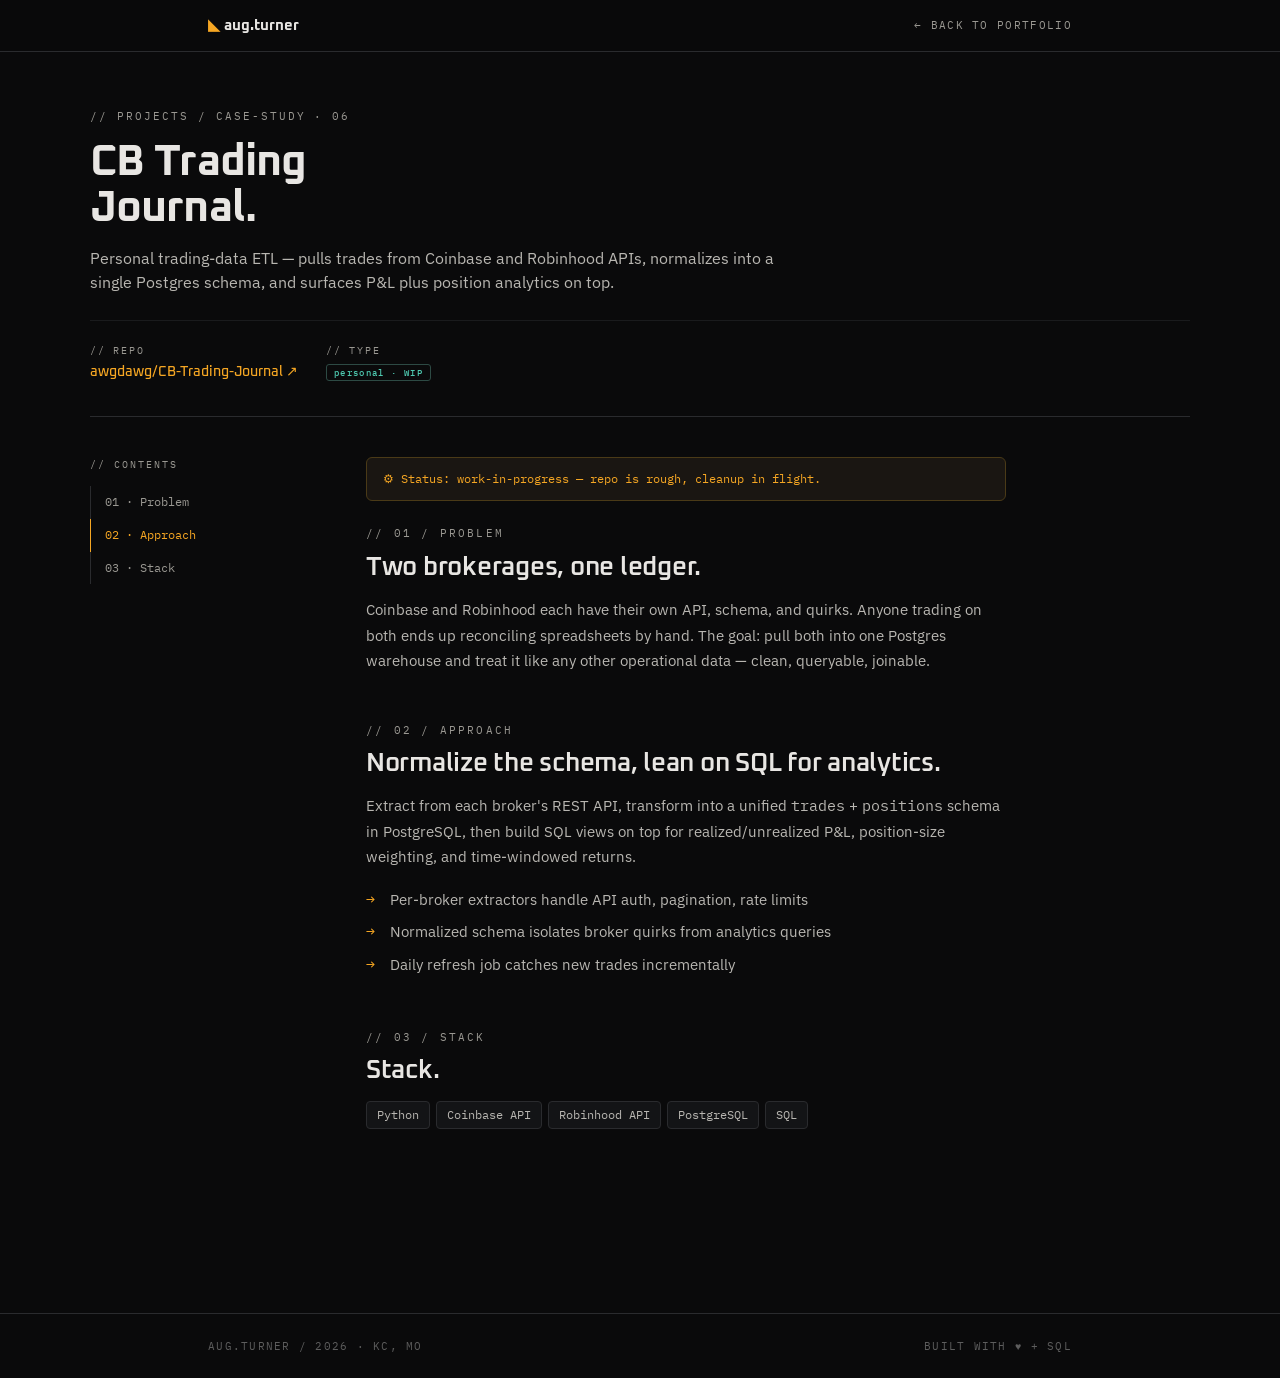
==== projects/cb-trading-journal.html @ 5cee8dd9 "Add 2 personal project case studies" ====
<!doctype html>
<html lang="en">
<head>
  <meta charset="utf-8">
  <meta name="viewport" content="width=device-width,initial-scale=1">
  <title>CB Trading Journal — August Turner</title>
  <meta name="description" content="Personal project (WIP): Python ETL pulling trades from Coinbase + Robinhood APIs into a unified PostgreSQL ledger.">
  <link rel="stylesheet" href="../assets/styles.css">
</head>
<body>
  <nav class="nav">
    <div class="container nav-inner">
      <a href="../" class="nav-brand">aug.turner</a>
      <a href="../#projects" class="nav-links" style="font-family:var(--font-mono);font-size:11px;color:var(--text-dim);letter-spacing:0.12em;text-transform:uppercase;">← back to portfolio</a>
    </div>
  </nav>

  <header class="cs-container cs-header">
    <div class="cs-crumb">// projects / case-study · 06</div>
    <h1 class="cs-title">CB Trading<br>Journal.</h1>
    <p class="cs-subtitle">Personal trading-data ETL — pulls trades from Coinbase and Robinhood APIs, normalizes into a single Postgres schema, and surfaces P&amp;L plus position analytics on top.</p>
    <div class="cs-meta">
      <div class="cs-meta-item"><div class="lbl">// repo</div><div class="val"><a href="https://github.com/awgdawg/CB-Trading-Journal" target="_blank" rel="noopener" style="color:var(--accent)">awgdawg/CB-Trading-Journal ↗</a></div></div>
      <div class="cs-meta-item"><div class="lbl">// type</div><div class="val"><span class="badge live">personal · WIP</span></div></div>
    </div>
  </header>

  <div class="cs-container cs-body">
    <aside class="cs-toc">
      <div class="toc-label">// contents</div>
      <ul>
        <li class="active"><a href="#problem">01 · Problem</a></li>
        <li><a href="#approach">02 · Approach</a></li>
        <li><a href="#stack">03 · Stack</a></li>
      </ul>
    </aside>

    <main>
      <div class="dev-banner">Status: work-in-progress — repo is rough, cleanup in flight.</div>

      <section id="problem" class="cs-section">
        <div class="cs-section-num">// 01 / problem</div>
        <h2>Two brokerages, one ledger.</h2>
        <p>Coinbase and Robinhood each have their own API, schema, and quirks. Anyone trading on both ends up reconciling spreadsheets by hand. The goal: pull both into one Postgres warehouse and treat it like any other operational data — clean, queryable, joinable.</p>
      </section>

      <section id="approach" class="cs-section">
        <div class="cs-section-num">// 02 / approach</div>
        <h2>Normalize the schema, lean on SQL for analytics.</h2>
        <p>Extract from each broker's REST API, transform into a unified <code class="mono">trades</code> + <code class="mono">positions</code> schema in PostgreSQL, then build SQL views on top for realized/unrealized P&amp;L, position-size weighting, and time-windowed returns.</p>
        <ul>
          <li>Per-broker extractors handle API auth, pagination, rate limits</li>
          <li>Normalized schema isolates broker quirks from analytics queries</li>
          <li>Daily refresh job catches new trades incrementally</li>
        </ul>
      </section>

      <section id="stack" class="cs-section">
        <div class="cs-section-num">// 03 / stack</div>
        <h2>Stack.</h2>
        <div class="pill-row">
          <span class="pill">Python</span>
          <span class="pill">Coinbase API</span>
          <span class="pill">Robinhood API</span>
          <span class="pill">PostgreSQL</span>
          <span class="pill">SQL</span>
        </div>
      </section>
    </main>
  </div>

  <footer class="footer">
    <div class="container footer-inner">
      <span>aug.turner / 2026 · KC, MO</span>
      <span>built with ♥ + SQL</span>
    </div>
  </footer>

  <script>
    // Active TOC highlight on scroll
    const tocLinks = document.querySelectorAll('.cs-toc li');
    const sections = document.querySelectorAll('.cs-section[id]');
    const obs = new IntersectionObserver((entries) => {
      entries.forEach((e) => {
        if (!e.isIntersecting) return;
        const id = e.target.id;
        tocLinks.forEach((li) => li.classList.toggle('active', li.querySelector('a').getAttribute('href') === '#' + id));
      });
    }, { rootMargin: '-30% 0px -65% 0px' });
    sections.forEach((s) => obs.observe(s));
  </script>
</body>
</html>
---- assets/styles.css ----
@import url('https://fonts.googleapis.com/css2?family=Oxanium:wght@400;500;600;700&family=IBM+Plex+Mono:wght@400;500&family=IBM+Plex+Sans:wght@400;500;600&display=swap');

:root {
  --bg: #0a0a0b;
  --surface: #161719;
  --surface-deep: #0d0e10;
  --border: #2a2b2e;
  --border-strong: #4a3a17;
  --text: #e8e6e3;
  --text-muted: #b8b6b1;
  --text-dim: #9a9892;
  --text-faint: #5d5d5d;
  --accent: #f5a623;
  --accent-bg: #1a1612;
  --live: #4ec9b0;
  --live-border: #2d4a44;
  --sql-keyword: #c586c0;
  --sql-fn: #4ec9b0;
  --sql-string: #f5a623;

  --font-display: 'Oxanium', sans-serif;
  --font-body: 'IBM Plex Sans', sans-serif;
  --font-mono: 'IBM Plex Mono', monospace;

  --container-max: 920px;
  --container-pad: 28px;
}

*, *::before, *::after { box-sizing: border-box; }

html { scroll-behavior: smooth; }

body {
  margin: 0;
  background: var(--bg);
  color: var(--text);
  font-family: var(--font-body);
  font-size: 15px;
  line-height: 1.55;
  -webkit-font-smoothing: antialiased;
}

h1, h2, h3, h4 {
  font-family: var(--font-display);
  font-weight: 600;
  letter-spacing: -0.01em;
  margin: 0;
}

p { margin: 0; }
a { color: inherit; text-decoration: none; }

.container {
  max-width: var(--container-max);
  margin: 0 auto;
  padding: 0 var(--container-pad);
}

.mono { font-family: var(--font-mono); }
.display { font-family: var(--font-display); }

.section-label {
  font-family: var(--font-mono);
  font-size: 11px;
  letter-spacing: 0.2em;
  text-transform: uppercase;
  color: var(--text-dim);
  margin-bottom: 14px;
}

::selection { background: var(--accent); color: #0a0a0b; }

/* ===== Nav ===== */
.nav {
  position: sticky;
  top: 0;
  z-index: 50;
  background: rgba(10, 10, 11, 0.92);
  backdrop-filter: blur(8px);
  border-bottom: 1px solid var(--border);
}
.nav-inner {
  display: flex;
  align-items: center;
  justify-content: space-between;
  padding-top: 14px;
  padding-bottom: 14px;
}
.nav-brand {
  font-family: var(--font-display);
  font-weight: 700;
  font-size: 15px;
}
.nav-brand::before { content: '◣ '; color: var(--accent); }
.nav-links {
  display: flex;
  gap: 22px;
  list-style: none;
  padding: 0;
  margin: 0;
  font-family: var(--font-mono);
  font-size: 11px;
  letter-spacing: 0.12em;
  text-transform: uppercase;
}
.nav-links a {
  color: var(--text-dim);
  padding-bottom: 2px;
  border-bottom: 1px solid transparent;
  transition: color 0.15s, border-color 0.15s;
}
.nav-links a:hover { color: var(--text); }
.nav-links a.active { color: var(--text); border-bottom-color: var(--accent); }

/* ===== Section spacing ===== */
.section { padding-top: 56px; padding-bottom: 24px; }
.section-title { font-size: 28px; line-height: 1.05; letter-spacing: -0.015em; margin-bottom: 16px; }

/* ===== Footer ===== */
.footer {
  border-top: 1px solid var(--border);
  margin-top: 56px;
}
.footer-inner {
  display: flex;
  justify-content: space-between;
  padding-top: 24px;
  padding-bottom: 24px;
  font-family: var(--font-mono);
  font-size: 10.5px;
  color: var(--text-faint);
  letter-spacing: 0.12em;
  text-transform: uppercase;
}

/* ===== Hero ===== */
.hero { padding-top: 64px; }
.hero-name {
  font-family: var(--font-display);
  font-weight: 700;
  font-size: 64px;
  line-height: 0.95;
  letter-spacing: -0.025em;
  margin: 12px 0 14px;
}
.hero-tagline {
  font-size: 17px;
  line-height: 1.45;
  color: var(--text-muted);
  max-width: 580px;
}
.status-pill {
  display: inline-flex;
  align-items: center;
  gap: 8px;
  font-family: var(--font-mono);
  font-size: 11px;
  letter-spacing: 0.15em;
  color: var(--live);
  text-transform: uppercase;
  padding: 4px 10px;
  border: 1px solid var(--live-border);
  border-radius: 4px;
  margin-top: 18px;
}
.status-pill::before { content: '●'; animation: pulse 2s ease-in-out infinite; }
@keyframes pulse { 0%, 100% { opacity: 1; } 50% { opacity: 0.4; } }
@media (prefers-reduced-motion: reduce) {
  .status-pill::before { animation: none; }
}

/* ===== KPI grid ===== */
.kpi-grid {
  display: grid;
  grid-template-columns: repeat(4, 1fr);
  gap: 12px;
  margin-top: 34px;
}
.kpi {
  background: var(--surface);
  border: 1px solid var(--border);
  border-radius: 6px;
  padding: 16px;
  transition: border-color 0.15s;
}
.kpi:hover { border-color: var(--border-strong); }
.kpi-top {
  font-family: var(--font-mono);
  font-size: 9.5px;
  letter-spacing: 0.18em;
  text-transform: uppercase;
  color: var(--text-dim);
  margin-bottom: 12px;
  display: flex;
  justify-content: space-between;
}
.kpi-val {
  font-family: var(--font-display);
  font-weight: 700;
  font-size: 32px;
  color: var(--accent);
  line-height: 1;
  letter-spacing: -0.02em;
}
.kpi-unit {
  font-family: var(--font-mono);
  font-size: 11px;
  color: var(--text-dim);
  margin-left: 6px;
}

.prose {
  font-size: 15px;
  line-height: 1.7;
  color: var(--text-muted);
  max-width: 680px;
}
.prose strong { color: var(--text); font-weight: 500; }

/* ===== Skills Grid ===== */
.skills-grid {
  display: grid;
  grid-template-columns: 180px 1fr;
  gap: 18px 24px;
  align-items: start;
  margin-top: 8px;
}
.skill-group-label {
  font-family: var(--font-mono);
  font-size: 11px;
  letter-spacing: 0.15em;
  color: var(--text-dim);
  text-transform: uppercase;
  padding-top: 5px;
}
.pill-row {
  display: flex;
  flex-wrap: wrap;
  gap: 6px;
}
.pill {
  display: inline-block;
  padding: 4px 10px;
  border: 1px solid var(--border);
  border-radius: 4px;
  font-family: var(--font-mono);
  font-size: 11.5px;
  color: var(--text-muted);
  background: #131416;
}
.pill.strong {
  color: var(--accent);
  border-color: var(--border-strong);
  background: var(--accent-bg);
}

/* ===== Projects Grid ===== */
.proj-grid {
  display: grid;
  grid-template-columns: 1fr 1fr;
  gap: 12px;
  margin-top: 24px;
}
.proj {
  background: var(--surface);
  border: 1px solid var(--border);
  border-radius: 6px;
  padding: 18px;
  min-height: 130px;
  display: block;
  transition: border-color 0.15s, transform 0.15s;
}
.proj:hover { border-color: var(--border-strong); transform: translateY(-1px); }
.proj-top {
  display: flex;
  justify-content: space-between;
  align-items: center;
  font-family: var(--font-mono);
  font-size: 10px;
  letter-spacing: 0.15em;
  text-transform: uppercase;
  color: var(--text-dim);
  margin-bottom: 12px;
}
.proj-title {
  font-family: var(--font-display);
  font-weight: 600;
  font-size: 17px;
  line-height: 1.2;
  margin-bottom: 6px;
}
.proj-desc {
  font-size: 12.5px;
  color: var(--text-dim);
  line-height: 1.5;
}
.badge {
  font-family: var(--font-mono);
  font-size: 9px;
  letter-spacing: 0.15em;
  padding: 2px 7px;
  border-radius: 3px;
  border: 1px solid var(--border);
  color: var(--text-dim);
}
.badge.live { color: var(--live); border-color: var(--live-border); }
.badge.planned { color: #d4a05e; border-color: var(--border-strong); }
.badge.work { color: var(--text-dim); border-color: var(--border); }

/* ===== BigQuery Embed ===== */
.bq-embed {
  background: var(--surface);
  border: 1px solid var(--border);
  border-radius: 6px;
  height: 320px;
  overflow: hidden;
}
/* When live, replace .bq-placeholder with:
   <iframe src="LOOKER_STUDIO_PUBLIC_URL" style="width:100%;height:100%;border:0;" loading="lazy"></iframe>
*/
.bq-placeholder {
  height: 100%;
  display: flex;
  flex-direction: column;
  align-items: center;
  justify-content: center;
  gap: 8px;
  color: var(--text-faint);
  font-family: var(--font-mono);
  font-size: 11px;
}
.bq-placeholder-title {
  font-family: var(--font-display);
  font-size: 16px;
  color: var(--text-dim);
}

/* ===== Contact Grid ===== */
.contact-grid {
  display: grid;
  grid-template-columns: repeat(4, 1fr);
  gap: 10px;
  margin-top: 24px;
}
.contact-card {
  background: var(--surface);
  border: 1px solid var(--border);
  border-radius: 6px;
  padding: 16px;
  display: block;
  transition: border-color 0.15s;
}
.contact-card:hover { border-color: var(--border-strong); }
.contact-card.cta { background: var(--accent-bg); border-color: var(--border-strong); }
.contact-card.cta .contact-val { color: var(--accent); }
.contact-label {
  font-family: var(--font-mono);
  font-size: 10px;
  letter-spacing: 0.15em;
  color: var(--text-dim);
  text-transform: uppercase;
  margin-bottom: 6px;
}
.contact-val {
  font-family: var(--font-display);
  font-weight: 500;
  font-size: 14px;
  color: var(--text);
}

/* ===== Scroll reveal ===== */
.reveal { opacity: 0; transform: translateY(8px); transition: opacity 0.5s ease, transform 0.5s ease; }
.reveal-in { opacity: 1; transform: translateY(0); }
@media (prefers-reduced-motion: reduce) {
  .reveal, .reveal-in { opacity: 1; transform: none; transition: none; }
  .status-pill::before { animation: none; }
}

/* ===== Responsive ===== */
@media (max-width: 767px) {
  :root { --container-pad: 18px; }

  .nav-links { gap: 14px; font-size: 10px; }
  .nav-links a { white-space: nowrap; }

  .hero-name { font-size: 44px; }
  .hero-tagline { font-size: 15px; }

  .kpi-grid { grid-template-columns: 1fr 1fr; }
  .kpi-val { font-size: 26px; }

  .skills-grid { grid-template-columns: 1fr; gap: 6px 0; }
  .skill-group-label { padding-top: 14px; }
  .skill-group-label:first-child { padding-top: 0; }

  .proj-grid { grid-template-columns: 1fr; }

  .contact-grid { grid-template-columns: 1fr 1fr; }

  .footer-inner { flex-direction: column; gap: 6px; text-align: center; }
  .section-title { font-size: 22px; }
  .bq-embed { height: 240px; }
}

@media (max-width: 480px) {
  .nav-links { display: none; }
}

/* ===== Case study page ===== */
.cs-container { max-width: 1100px; margin: 0 auto; padding: 0 var(--container-pad); }

.cs-header { padding: 56px 0 32px; border-bottom: 1px solid var(--border); }
.cs-crumb {
  font-family: var(--font-mono);
  font-size: 11px;
  letter-spacing: 0.18em;
  color: var(--text-dim);
  text-transform: uppercase;
  margin-bottom: 14px;
}
.cs-title {
  font-family: var(--font-display);
  font-weight: 700;
  font-size: 44px;
  line-height: 1.05;
  letter-spacing: -0.02em;
  margin: 0 0 14px;
}
.cs-subtitle { font-size: 16px; color: var(--text-muted); max-width: 720px; line-height: 1.5; }

.cs-meta { display: flex; gap: 28px; margin-top: 26px; padding-top: 22px; border-top: 1px solid #1a1b1d; flex-wrap: wrap; }
.cs-meta-item .lbl {
  font-family: var(--font-mono);
  font-size: 10px;
  letter-spacing: 0.18em;
  color: var(--text-dim);
  text-transform: uppercase;
  margin-bottom: 4px;
}
.cs-meta-item .val { font-family: var(--font-display); font-weight: 500; font-size: 14px; }

.cs-body { display: grid; grid-template-columns: 220px 1fr; gap: 56px; padding: 40px 0 80px; }
.cs-toc { position: sticky; top: 80px; align-self: start; }
.cs-toc .toc-label {
  font-family: var(--font-mono);
  font-size: 10px;
  letter-spacing: 0.2em;
  color: var(--text-dim);
  text-transform: uppercase;
  margin-bottom: 14px;
}
.cs-toc ul { list-style: none; padding: 0; margin: 0; }
.cs-toc li {
  font-family: var(--font-mono);
  font-size: 12px;
  padding: 7px 0 7px 14px;
  border-left: 1px solid var(--border);
  color: var(--text-dim);
}
.cs-toc li.active { color: var(--accent); border-left-color: var(--accent); }
.cs-toc a { color: inherit; display: block; }

.cs-section { margin-bottom: 48px; scroll-margin-top: 80px; }
.cs-section-num {
  font-family: var(--font-mono);
  font-size: 11px;
  letter-spacing: 0.2em;
  color: var(--text-dim);
  text-transform: uppercase;
  margin-bottom: 10px;
}
.cs-section h2 { font-size: 26px; line-height: 1.1; margin-bottom: 16px; }
.cs-section p { font-size: 15px; line-height: 1.7; color: var(--text-muted); margin: 0 0 14px; max-width: 640px; }
.cs-section strong { color: var(--text); font-weight: 500; }
.cs-section ul { list-style: none; padding: 0; margin: 8px 0 14px; }
.cs-section ul li {
  font-size: 14.5px;
  color: var(--text-muted);
  padding: 5px 0 5px 24px;
  position: relative;
  line-height: 1.55;
  max-width: 640px;
}
.cs-section ul li::before {
  content: '→';
  position: absolute;
  left: 0;
  color: var(--accent);
  font-family: var(--font-mono);
}

.code-block {
  background: var(--surface-deep);
  border: 1px solid var(--border);
  border-radius: 6px;
  padding: 16px 18px;
  font-family: var(--font-mono);
  font-size: 12.5px;
  line-height: 1.6;
  margin: 20px 0;
  max-width: 720px;
  overflow-x: auto;
  white-space: pre;
}
.sql-keyword { color: var(--sql-keyword); }
.sql-fn { color: var(--sql-fn); }
.sql-string { color: var(--sql-string); }
.sql-comment { color: var(--text-faint); font-style: italic; }

.outcome-grid {
  display: grid;
  grid-template-columns: repeat(3, 1fr);
  gap: 12px;
  max-width: 640px;
  margin: 16px 0 8px;
}
.outcome {
  background: var(--surface);
  border: 1px solid var(--border);
  border-radius: 6px;
  padding: 14px;
}
.outcome .lbl {
  font-family: var(--font-mono);
  font-size: 10px;
  letter-spacing: 0.15em;
  color: var(--text-dim);
  text-transform: uppercase;
  margin-bottom: 8px;
}
.outcome .val { font-family: var(--font-display); font-weight: 700; font-size: 24px; color: var(--accent); line-height: 1; }

.link-row { display: flex; gap: 10px; max-width: 640px; flex-wrap: wrap; }
.link-card {
  flex: 1 1 200px;
  background: var(--surface);
  border: 1px solid var(--border);
  border-radius: 6px;
  padding: 14px;
}
.link-card .lbl {
  font-family: var(--font-mono);
  font-size: 10px;
  letter-spacing: 0.15em;
  color: var(--text-dim);
  text-transform: uppercase;
  margin-bottom: 6px;
}
.link-card .val { font-family: var(--font-display); font-weight: 500; font-size: 13px; color: var(--accent); }

/* Case study mobile */
@media (max-width: 767px) {
  .cs-title { font-size: 32px; }
  .cs-body { grid-template-columns: 1fr; gap: 24px; }
  .cs-toc { position: static; }
  .cs-toc ul { display: flex; flex-wrap: wrap; gap: 6px; }
  .cs-toc li { border-left: none; padding: 4px 8px; border: 1px solid var(--border); border-radius: 3px; }
  .outcome-grid { grid-template-columns: 1fr 1fr; }
  .cs-meta { gap: 18px; }
}

/* In-development banner */
.dev-banner {
  background: var(--accent-bg);
  border: 1px solid var(--border-strong);
  border-radius: 6px;
  padding: 12px 16px;
  font-family: var(--font-mono);
  font-size: 12px;
  color: var(--accent);
  margin-bottom: 24px;
  max-width: 640px;
}
.dev-banner::before { content: '⚙ '; }
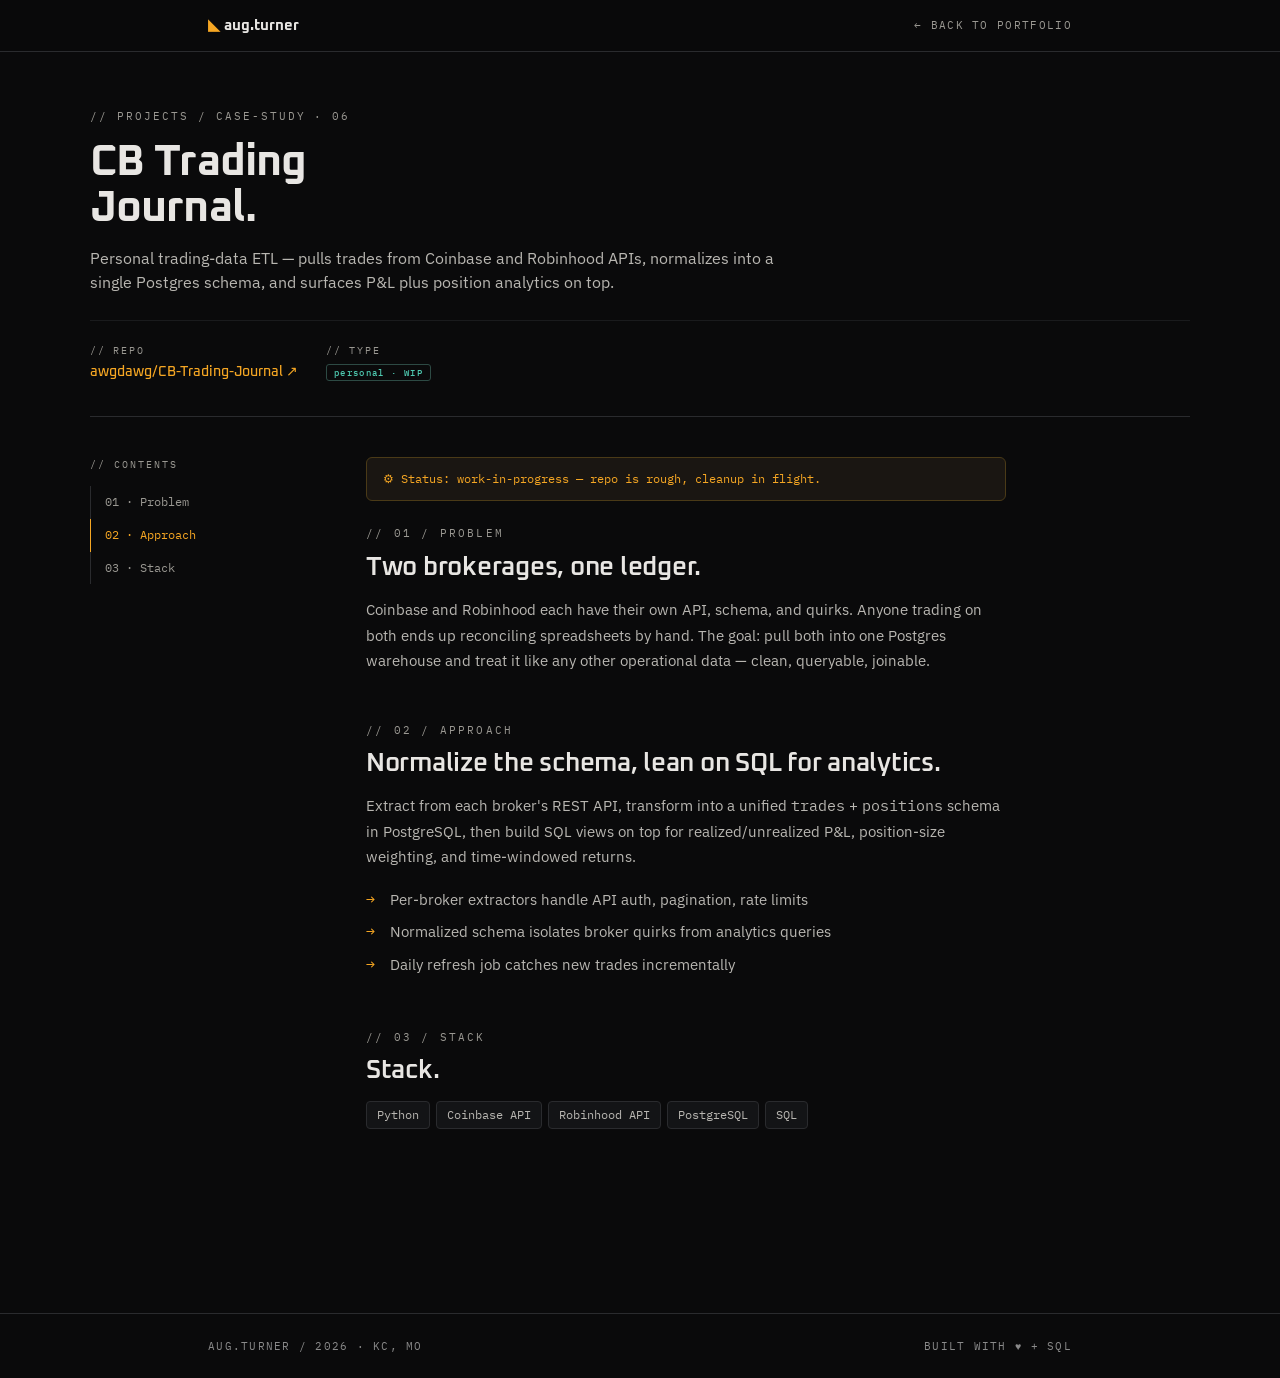
==== commit 75984148: "Move Google Fonts from CSS @import to HTML <link> preload The @import in styles.css was a render-blo" ====
--- a/projects/cb-trading-journal.html
+++ b/projects/cb-trading-journal.html
@@ -5,9 +5,22 @@
   <meta name="viewport" content="width=device-width,initial-scale=1">
   <title>CB Trading Journal — August Turner</title>
   <meta name="description" content="Personal project (WIP): Python ETL pulling trades from Coinbase + Robinhood APIs into a unified PostgreSQL ledger.">
+  <meta property="og:type" content="website">
+  <meta property="og:title" content="CB Trading Journal — August Turner">
+  <meta property="og:description" content="Personal project (WIP): Python ETL pulling trades from Coinbase + Robinhood APIs into a unified PostgreSQL ledger.">
+  <meta property="og:url" content="https://augustturner.dev/projects/cb-trading-journal.html">
+  <meta property="og:image" content="https://augustturner.dev/assets/og-image.png">
+  <meta name="twitter:card" content="summary_large_image">
+  <meta name="twitter:title" content="CB Trading Journal — August Turner">
+  <meta name="twitter:description" content="Personal project (WIP): Python ETL pulling trades from Coinbase + Robinhood APIs into a unified PostgreSQL ledger.">
+  <meta name="twitter:image" content="https://augustturner.dev/assets/og-image.png">
+  <link rel="preconnect" href="https://fonts.googleapis.com">
+  <link rel="preconnect" href="https://fonts.gstatic.com" crossorigin>
+  <link rel="stylesheet" href="https://fonts.googleapis.com/css2?family=Oxanium:wght@400;500;600;700&family=IBM+Plex+Mono:wght@400;500&family=IBM+Plex+Sans:wght@400;500;600&display=swap">
   <link rel="stylesheet" href="../assets/styles.css">
 </head>
 <body>
+  <a class="skip-link" href="#main">Skip to content</a>
   <nav class="nav">
     <div class="container nav-inner">
       <a href="../" class="nav-brand">aug.turner</a>
@@ -35,7 +48,7 @@
       </ul>
     </aside>
 
-    <main>
+    <main id="main">
       <div class="dev-banner">Status: work-in-progress — repo is rough, cleanup in flight.</div>
 
       <section id="problem" class="cs-section">
--- a/assets/styles.css
+++ b/assets/styles.css
@@ -1,5 +1,3 @@
-@import url('https://fonts.googleapis.com/css2?family=Oxanium:wght@400;500;600;700&family=IBM+Plex+Mono:wght@400;500&family=IBM+Plex+Sans:wght@400;500;600&display=swap');
-
 :root {
   --bg: #0a0a0b;
   --surface: #161719;
@@ -9,7 +7,7 @@
   --text: #e8e6e3;
   --text-muted: #b8b6b1;
   --text-dim: #9a9892;
-  --text-faint: #5d5d5d;
+  --text-faint: #8a8a8a;
   --accent: #f5a623;
   --accent-bg: #1a1612;
   --live: #4ec9b0;
@@ -573,3 +571,21 @@
 }
 .dev-banner::before { content: '⚙ '; }
 
+/* ===== Skip nav (accessibility) ===== */
+.skip-link {
+  position: absolute;
+  top: -40px;
+  left: 0;
+  background: var(--accent);
+  color: var(--bg);
+  padding: 8px 12px;
+  font-family: var(--font-mono);
+  font-size: 12px;
+  letter-spacing: 0.12em;
+  text-transform: uppercase;
+  border-radius: 0 0 4px 0;
+  z-index: 100;
+  transition: top 0.15s;
+}
+.skip-link:focus { top: 0; outline: none; }
+
